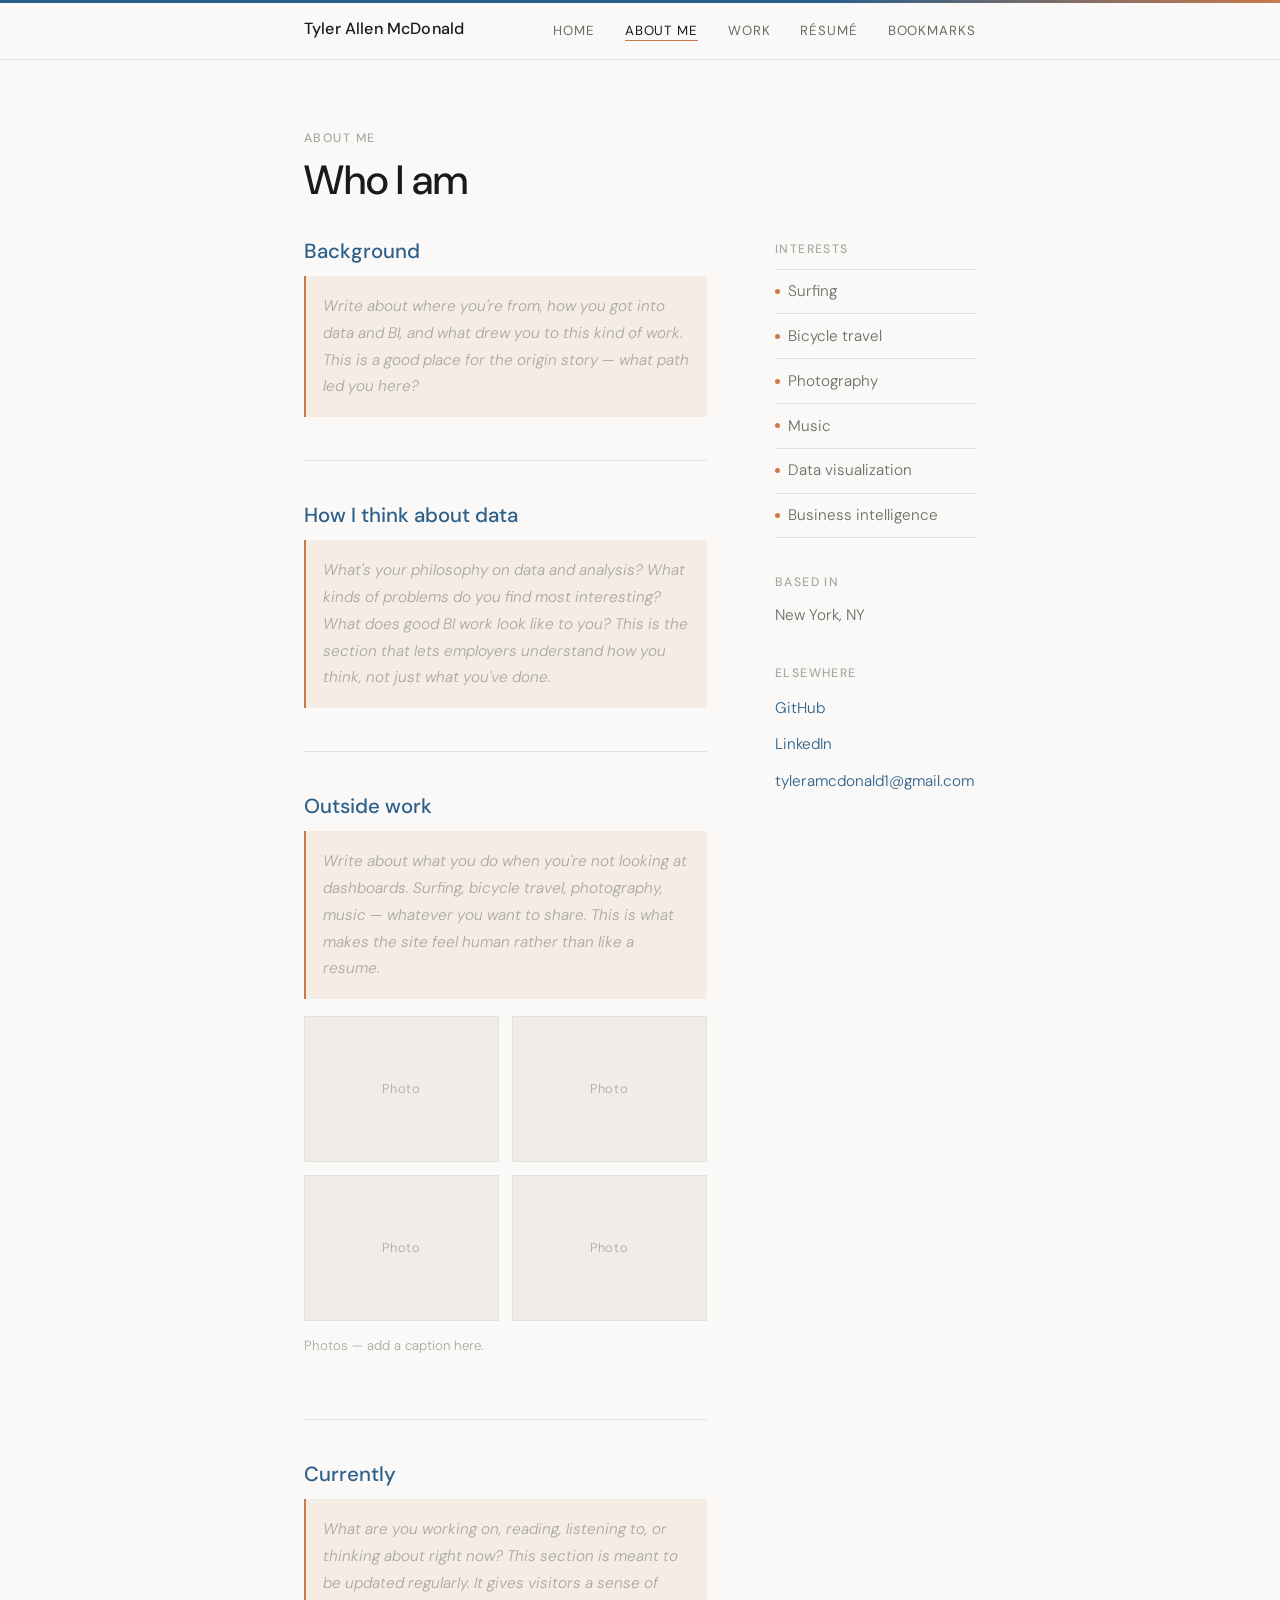
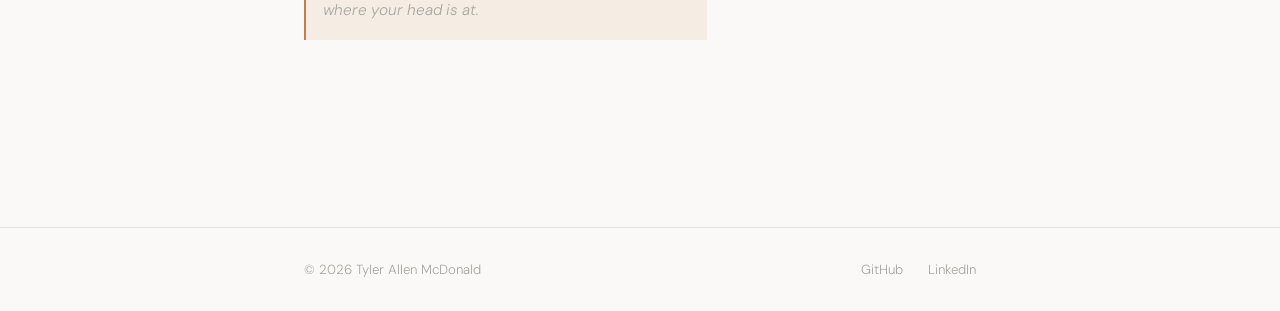
==== pages/about.html @ 3787eea2 "Add files via upload" ====
<!DOCTYPE html>
<html lang="en">
<head>
  <meta charset="UTF-8" />
  <meta name="viewport" content="width=device-width, initial-scale=1.0" />
  <title>About Me — Tyler Allen McDonald</title>
  <meta name="description" content="About Tyler Allen McDonald — BI analyst, photographer, surfer, cyclist." />

  <!-- Path back to stylesheet. The ../ means "go up one folder" since
       this file is inside the pages/ folder. -->
  <link rel="stylesheet" href="../css/style.css" />
</head>
<body>

  <!-- NAVIGATION
       Note: links to other pages use ../ to go up from pages/ to root.
       The "About Me" link has class="active" since that's this page. -->
  <nav>
    <div class="container">
      <a href="../index.html" class="nav-name">Tyler Allen McDonald</a>
      <button class="nav-toggle" aria-label="Toggle navigation" onclick="toggleNav()">
        <span></span><span></span><span></span>
      </button>
      <ul class="nav-links" id="nav-links">
        <li><a href="../index.html">Home</a></li>
        <li><a href="about.html" class="active">About Me</a></li>
        <li><a href="work.html">Work</a></li>
        <li><a href="resume.html">Résumé</a></li>
        <li><a href="bookmarks.html">Bookmarks</a></li>
      </ul>
    </div>
  </nav>


  <main class="page-content">
    <div class="container">

      <!-- Page header -->
      <p class="label">About Me</p>
      <h1>Who I am</h1>

      <!-- Two-column layout: main content left, sidebar right -->
      <div class="about-grid">

        <!-- ============================================================
             LEFT COLUMN — Main bio sections
             Each .about-section is one part of your story.
             Write your own text by replacing the placeholder paragraphs.

             TO ADD A NEW SECTION:
             Copy one entire <div class="about-section"> block and paste
             it below the others. Change the <h2> and write your content.

             TO REMOVE A SECTION:
             Delete the entire <div class="about-section"> block.
             ============================================================ -->
        <div>

          <!-- SECTION 1: Background / Origin story -->
          <div class="about-section">
            <h2>Background</h2>
            <!-- Replace this placeholder with your own text.
                 Write in whatever voice feels natural to you.
                 There's no right length — 2 paragraphs is plenty. -->
            <p class="placeholder-text">
              Write about where you're from, how you got into data and BI,
              and what drew you to this kind of work. This is a good place
              for the origin story — what path led you here?
            </p>
          </div>

          <!-- SECTION 2: How you work / What you care about professionally -->
          <div class="about-section">
            <h2>How I think about data</h2>
            <!-- Replace this with your own take on your work and approach. -->
            <p class="placeholder-text">
              What's your philosophy on data and analysis? What kinds of
              problems do you find most interesting? What does good BI work
              look like to you? This is the section that lets employers
              understand how you think, not just what you've done.
            </p>
          </div>

          <!-- SECTION 3: Outside work / Personal interests -->
          <div class="about-section">
            <h2>Outside work</h2>
            <!-- Talk about surfing, photography, bike travel, music —
                 whatever feels right to share. Keep it genuine. -->
            <p class="placeholder-text">
              Write about what you do when you're not looking at dashboards.
              Surfing, bicycle travel, photography, music — whatever you want
              to share. This is what makes the site feel human rather than
              like a resume.
            </p>

            <!-- Photo grid — 4 photos from your travels or hobbies.
                 TO ADD REAL PHOTOS:
                 1. Put your images in a /photos folder at the project root
                 2. Replace each <div class="photo-frame"> with:
                    <img src="../photos/your-photo.jpg" alt="description" />
                 The grid will size them automatically. -->
            <div class="photo-grid">
              <div class="photo-frame">Photo</div>
              <div class="photo-frame">Photo</div>
              <div class="photo-frame">Photo</div>
              <div class="photo-frame">Photo</div>
            </div>
            <!-- Optional caption below the photo grid -->
            <p style="font-size: 0.78rem; color: var(--ink-faint); margin-top: 0.75rem;">
              <!-- Write a caption, e.g. "Pacific Coast, 2024" -->
              Photos — add a caption here.
            </p>
          </div>

          <!-- SECTION 4: Currently / What you're thinking about now -->
          <div class="about-section">
            <h2>Currently</h2>
            <!-- Update this whenever something changes — it keeps the site feeling alive. -->
            <p class="placeholder-text">
              What are you working on, reading, listening to, or thinking
              about right now? This section is meant to be updated regularly.
              It gives visitors a sense of where your head is at.
            </p>
          </div>

        </div><!-- end left column -->


        <!-- ============================================================
             RIGHT COLUMN — Sidebar
             Quick-reference info: interests, location, links.
             ============================================================ -->
        <div>

          <!-- Interests list -->
          <div class="sidebar-block">
            <p class="label">Interests</p>
            <!-- To add or remove an interest, add or delete a <li> item -->
            <ul class="interests-list">
              <li>Surfing</li>
              <li>Bicycle travel</li>
              <li>Photography</li>
              <li>Music</li>
              <li>Data visualization</li>
              <li>Business intelligence</li>
            </ul>
          </div>

          <!-- Location -->
          <div class="sidebar-block">
            <p class="label">Based in</p>
            <p style="font-size: 0.9rem; color: var(--ink-muted); margin: 0;">New York, NY</p>
          </div>

          <!-- Links to other profiles -->
          <div class="sidebar-block">
            <p class="label">Elsewhere</p>
            <!-- Update these with your real URLs -->
            <p style="margin-bottom: 0.4rem;">
              <a href="https://github.com/tylerallenmcdonald" target="_blank" rel="noopener" style="font-size: 0.9rem;">GitHub</a>
            </p>
            <p style="margin-bottom: 0.4rem;">
              <a href="https://linkedin.com/in/tylerallenmcdonald" target="_blank" rel="noopener" style="font-size: 0.9rem;">LinkedIn</a>
            </p>
            <p style="margin-bottom: 0;">
              <a href="mailto:tyleramcdonald1@gmail.com" style="font-size: 0.9rem;">tyleramcdonald1@gmail.com</a>
            </p>
          </div>

        </div><!-- end right column / sidebar -->

      </div><!-- end about-grid -->

    </div>
  </main>


  <footer>
    <div class="container">
      <p>© <span id="year"></span> Tyler Allen McDonald</p>
      <div class="footer-links">
        <a href="https://github.com/tylerallenmcdonald" target="_blank" rel="noopener">GitHub</a>
        <a href="https://linkedin.com/in/tylerallenmcdonald" target="_blank" rel="noopener">LinkedIn</a>
      </div>
    </div>
  </footer>

  <script>
    document.getElementById('year').textContent = new Date().getFullYear();
    function toggleNav() {
      document.getElementById('nav-links').classList.toggle('open');
    }
  </script>

</body>
</html>
---- css/style.css ----
/* ============================================================
   TYLER ALLEN MCDONALD — style.css
   This file controls how every page looks.

   HOW THIS FILE IS ORGANIZED:
   1. Fonts         — importing typefaces from Google
   2. Variables     — colors, sizes you can change in one place
   3. Reset         — clearing browser default styles
   4. Base          — basic rules for text, links, images
   5. Layout        — page structure and containers
   6. Navigation    — the top nav bar
   7. Footer        — the bottom bar
   8. Typography    — headings and text styles
   9. Buttons       — reusable button styles
   10. Home page    — styles unique to index.html
   11. About page   — styles unique to about.html
   12. Work page    — styles unique to work.html
   13. Resume page  — styles unique to resume.html
   14. Bookmarks    — styles unique to bookmarks.html
   15. Responsive   — adjustments for small screens (phones)
   ============================================================ */


/* ============================================================
   1. FONTS
   We're importing two weights of "DM Sans" from Google Fonts.
   DM Sans is clean, modern, and highly readable.
   ============================================================ */
@import url('https://fonts.googleapis.com/css2?family=DM+Sans:ital,opsz,wght@0,9..40,300;0,9..40,400;0,9..40,500;1,9..40,300&display=swap');


/* ============================================================
   2. VARIABLES
   CSS variables let you define values once and reuse them
   everywhere. To change a color across the whole site, just
   update it here.

   HOW TO READ THESE:
   --variable-name: value;

   HOW TO USE IN CSS:
   color: var(--ink);
   ============================================================ */
:root {
  /* --- Colors --- */
  --ink:          #1a1a18;   /* Main text color (near-black) */
  --ink-muted:    #6b6b66;   /* Secondary text (gray) */
  --ink-faint:    #a8a8a2;   /* Subtle text, labels (light gray) */
  --paper:        #faf9f7;   /* Page background (warm off-white) */
  --paper-mid:    #f0ede8;   /* Slightly darker off-white, for cards/sections */
  --rule:         #e4e2dc;   /* Divider lines */

  /* Blue — used for links, accents, and structural highlights */
  /* To make the blue lighter or darker, adjust these hex values */
  --blue:         #2c5f8a;   /* Main blue */
  --blue-light:   #dce8f2;   /* Very light blue, for backgrounds */
  --blue-dark:    #1a3d5c;   /* Darker blue, for hover states */

  /* Orange — used sparingly to draw attention to key elements */
  /* To change the accent color, update these two values */
  --orange:       #c97a4a;   /* Muted, warm orange */
  --orange-light: #f5ece3;   /* Very light orange, for backgrounds */

  /* --- Typography --- */
  --font: 'DM Sans', system-ui, sans-serif; /* One font used everywhere */

  /* --- Sizes --- */
  --max-width: 740px;  /* Maximum width of page content — increase to widen layout */
  --nav-height: 60px;  /* Height of the navigation bar */
}


/* ============================================================
   3. RESET
   Browsers apply their own default styles. This clears them
   so we start from a clean slate.
   ============================================================ */
*, *::before, *::after {
  box-sizing: border-box; /* Makes sizing more predictable */
  margin: 0;
  padding: 0;
}


/* ============================================================
   4. BASE STYLES
   Rules that apply to the whole page unless overridden.
   ============================================================ */
html {
  font-size: 17px;        /* Base font size — everything else scales from this */
  scroll-behavior: smooth; /* Smooth scrolling when clicking anchor links */
}

body {
  font-family: var(--font);
  font-weight: 300;         /* Light weight for body text */
  color: var(--ink);
  background-color: var(--paper);
  line-height: 1.75;        /* Space between lines — increase for more breathing room */
  -webkit-font-smoothing: antialiased; /* Crisper text on Mac/iOS */
}

/* Links */
a {
  color: var(--blue);
  text-decoration: none;
}
a:hover {
  text-decoration: underline;
  text-underline-offset: 3px;
}

/* Images — prevents them from overflowing their containers */
img {
  max-width: 100%;
  display: block;
  height: auto;
}

/* Horizontal divider lines (used with <hr class="rule">) */
hr.rule {
  border: none;
  border-top: 1px solid var(--rule);
  margin: 2.5rem 0;
}


/* ============================================================
   5. LAYOUT
   Controls the overall structure of every page.
   ============================================================ */

/* .container centers content and limits its maximum width */
.container {
  max-width: var(--max-width);
  margin: 0 auto;     /* Centers the container horizontally */
  padding: 0 2rem;    /* 2rem padding on left and right sides */
}

/* .page-content wraps the main content of each page */
/* padding-top makes room for the fixed navigation bar */
.page-content {
  padding-top: calc(var(--nav-height) + 4rem); /* Space below nav + extra breathing room */
  padding-bottom: 6rem;
  min-height: 100vh; /* Page is at least as tall as the viewport */
}


/* ============================================================
   6. NAVIGATION
   The fixed nav bar at the top of every page.
   position: fixed keeps it visible as you scroll.
   ============================================================ */
nav {
  position: fixed;      /* Stays at top even when scrolling */
  top: 0;
  left: 0;
  right: 0;
  height: var(--nav-height);
  background: var(--paper);
  border-bottom: 1px solid var(--rule);
  z-index: 100;         /* Sits on top of all other content */
  display: flex;
  align-items: center;
}

/* The accent bar — the thin colored line at the very top of the page */
/* To change its colors, update the two hex values in the gradient */
nav::before {
  content: '';
  position: absolute;
  top: 0;
  left: 0;
  right: 0;
  height: 3px;
  background: linear-gradient(90deg, var(--blue) 65%, var(--orange) 100%);
}

/* Inner nav layout: name on left, links on right */
nav .container {
  width: 100%;
  max-width: var(--max-width);
  display: flex;
  align-items: center;
  justify-content: space-between;
}

/* Your name in the top left */
.nav-name {
  font-size: 0.95rem;
  font-weight: 500;
  color: var(--ink);
  letter-spacing: 0.01em;
}
.nav-name:hover {
  color: var(--blue);
  text-decoration: none;
}

/* The list of page links on the right */
.nav-links {
  display: flex;
  gap: 1.75rem;
  list-style: none; /* Removes bullet points from the list */
}

/* Individual nav link */
.nav-links a {
  font-size: 0.78rem;
  font-weight: 400;
  letter-spacing: 0.07em;
  text-transform: uppercase;
  color: var(--ink-muted);
}
.nav-links a:hover {
  color: var(--ink);
  text-decoration: none;
}

/* The active link — underlined to show which page you're on */
/* In each HTML file, the current page's link has class="active" */
.nav-links a.active {
  color: var(--ink);
  border-bottom: 1.5px solid var(--orange); /* Orange underline on active page */
  padding-bottom: 1px;
}

/* Mobile menu toggle button — hidden on desktop, shown on small screens */
.nav-toggle {
  display: none;
  background: none;
  border: none;
  cursor: pointer;
  padding: 4px;
  color: var(--ink);
}
.nav-toggle span {
  display: block;
  width: 20px;
  height: 1.5px;
  background: currentColor;
  margin: 5px 0;
}


/* ============================================================
   7. FOOTER
   The bar at the bottom of every page.
   ============================================================ */
footer {
  border-top: 1px solid var(--rule);
  padding: 1.75rem 0;
}

footer .container {
  display: flex;
  align-items: center;
  justify-content: space-between;
}

footer p {
  font-size: 0.78rem;
  color: var(--ink-faint);
  margin: 0;
}

.footer-links {
  display: flex;
  gap: 1.5rem;
}

.footer-links a {
  font-size: 0.78rem;
  color: var(--ink-faint);
}
.footer-links a:hover {
  color: var(--ink);
  text-decoration: none;
}


/* ============================================================
   8. TYPOGRAPHY HELPERS
   Reusable text styles used across multiple pages.
   ============================================================ */

/* Small uppercase label — used above section titles */
/* Example: <p class="label">Projects</p> */
.label {
  font-size: 0.72rem;
  font-weight: 500;
  letter-spacing: 0.12em;
  text-transform: uppercase;
  color: var(--ink-faint);
  margin-bottom: 0.5rem;
}

/* Standard headings */
h1 {
  font-size: 2.4rem;
  font-weight: 500;
  line-height: 1.15;
  color: var(--ink);
  margin-bottom: 1rem;
}
h2 {
  font-size: 1.5rem;
  font-weight: 500;
  line-height: 1.2;
  color: var(--ink);
  margin-bottom: 0.75rem;
}
h3 {
  font-size: 1.05rem;
  font-weight: 500;
  color: var(--ink);
  margin-bottom: 0.4rem;
}

/* Body paragraph */
p {
  margin-bottom: 1.1rem;
}


/* ============================================================
   9. BUTTONS
   Reusable button styles. Apply class="btn" to any <a> tag
   to make it look like a button.
   ============================================================ */

/* Standard outlined button */
.btn {
  display: inline-block;
  font-size: 0.78rem;
  font-weight: 500;
  letter-spacing: 0.07em;
  text-transform: uppercase;
  padding: 0.6rem 1.3rem;
  border: 1px solid var(--ink);
  color: var(--ink);
  background: transparent;
  cursor: pointer;
  text-decoration: none;
}
.btn:hover {
  background: var(--ink);
  color: var(--paper);
  text-decoration: none;
}

/* Blue filled button */
.btn-blue {
  border-color: var(--blue);
  color: var(--blue);
}
.btn-blue:hover {
  background: var(--blue);
  color: var(--paper);
}


/* ============================================================
   10. HOME PAGE (index.html)
   Styles that only apply to the home page.
   ============================================================ */

/* The main intro section */
.home-intro {
  padding-top: calc(var(--nav-height) + 4rem);
  padding-bottom: 3.5rem;
  border-bottom: 1px solid var(--rule);
}

/* Small line above the main headline */
.home-intro .eyebrow {
  font-size: 0.8rem;
  letter-spacing: 0.08em;
  text-transform: uppercase;
  color: var(--ink-muted);
  margin-bottom: 1rem;
}

/* Main headline on the home page */
/* To change the size, adjust font-size */
.home-intro h1 {
  font-size: 2.8rem;
  margin-bottom: 1rem;
}

/* The blue highlight on the name in the headline */
/* Applied with <span class="highlight"> in the HTML */
.home-intro h1 .highlight {
  color: var(--blue);
}

/* The short welcome paragraph */
.home-intro .welcome-text {
  font-size: 1rem;
  color: var(--ink-muted);
  max-width: 460px;
  line-height: 1.8;
  margin-bottom: 0;
}

/* The two-column section below the intro: contact info + photo */
.home-lower {
  padding: 3rem 0;
  display: grid;
  grid-template-columns: 1fr 1fr; /* Two equal columns */
  gap: 3rem;
  align-items: start;
}

/* Contact info section */
.contact-block .contact-title {
  font-size: 0.72rem;
  font-weight: 500;
  letter-spacing: 0.12em;
  text-transform: uppercase;
  color: var(--ink-faint);
  margin-bottom: 0.5rem;
}

/* Each row in the contact list */
.contact-row {
  display: flex;
  align-items: baseline;
  gap: 0.75rem;
  padding: 0.6rem 0;
  border-top: 1px solid var(--rule);
  font-size: 0.9rem;
}
.contact-row:last-child {
  border-bottom: 1px solid var(--rule);
}

/* The "Email", "LinkedIn", "GitHub" label on each row */
.contact-row .contact-key {
  font-size: 0.72rem;
  font-weight: 500;
  letter-spacing: 0.08em;
  text-transform: uppercase;
  color: var(--ink-faint);
  min-width: 70px;  /* Keeps labels aligned — increase if a label is longer */
  flex-shrink: 0;
}

/* The actual contact value (email address, URL, etc.) */
.contact-row .contact-val {
  color: var(--blue);
  font-size: 0.88rem;
  word-break: break-all; /* Prevents long email/URL from overflowing */
}

/* Photo placeholder — replace with a real <img> tag when you have a photo */
/* See the HTML comment in index.html for instructions */
.photo-block {
  display: flex;
  flex-direction: column;
  gap: 0.5rem;
}

.photo-placeholder {
  background: var(--blue-light);
  border: 1px solid #b8d0e5;
  aspect-ratio: 3 / 4;  /* Portrait format — change to 1/1 for a square */
  display: flex;
  flex-direction: column;
  align-items: center;
  justify-content: center;
  gap: 0.6rem;
  color: var(--blue);
  font-size: 0.78rem;
  letter-spacing: 0.06em;
  text-transform: uppercase;
}

/* Caption below the photo */
.photo-caption {
  font-size: 0.78rem;
  color: var(--ink-faint);
  text-align: center;
}


/* ============================================================
   11. ABOUT PAGE (pages/about.html)
   ============================================================ */

/* Two-column layout: main content on left, sidebar on right */
.about-grid {
  display: grid;
  grid-template-columns: 2fr 1fr; /* Left column is wider */
  gap: 4rem;
  margin-top: 2rem;
}

/* Each section in the about page body */
.about-section {
  margin-bottom: 2.5rem;
  padding-bottom: 2.5rem;
  border-bottom: 1px solid var(--rule);
}
.about-section:last-child {
  border-bottom: none;
}

/* The section title (e.g. "Background", "Outside Work") */
.about-section h2 {
  font-size: 1.2rem;
  color: var(--blue);         /* Blue section headings */
  margin-bottom: 0.75rem;
}

/* Placeholder text style — shown until you write your own content */
.placeholder-text {
  color: var(--ink-faint);
  font-style: italic;
  font-size: 0.9rem;
  padding: 1rem;
  border-left: 2px solid var(--orange); /* Orange left border to highlight placeholders */
  background: var(--orange-light);
  margin-bottom: 0;
}

/* The sidebar items on the right */
.sidebar-block {
  margin-bottom: 2rem;
}

/* List of interests in the sidebar */
.interests-list {
  list-style: none;
  margin-top: 0.25rem;
}
.interests-list li {
  padding: 0.5rem 0;
  border-top: 1px solid var(--rule);
  font-size: 0.9rem;
  color: var(--ink-muted);
  display: flex;
  align-items: center;
  gap: 0.5rem;
}
.interests-list li:last-child {
  border-bottom: 1px solid var(--rule);
}

/* Orange dot before each interest item */
.interests-list li::before {
  content: '';
  display: inline-block;
  width: 5px;
  height: 5px;
  border-radius: 50%;
  background: var(--orange);
  flex-shrink: 0;
}

/* Photo grid — 2x2 grid of photos on the about page */
/* To add photos, replace the photo-frame divs with <img> tags */
.photo-grid {
  display: grid;
  grid-template-columns: 1fr 1fr;
  gap: 0.75rem;
  margin-top: 1rem;
}

/* Individual photo frame placeholder */
.photo-frame {
  background: var(--paper-mid);
  border: 1px solid var(--rule);
  aspect-ratio: 4 / 3; /* Landscape format — change to 1/1 for square */
  display: flex;
  align-items: center;
  justify-content: center;
  color: var(--ink-faint);
  font-size: 0.75rem;
  letter-spacing: 0.05em;
}


/* ============================================================
   12. WORK PAGE (pages/work.html)
   ============================================================ */

/* Each project is a "card" — a row with project info */
.project-card {
  padding: 2rem 0;
  border-top: 1px solid var(--rule);
  display: grid;
  grid-template-columns: 1fr auto; /* Info on left, year on right */
  gap: 1rem;
  align-items: start;
}
.project-card:last-child {
  border-bottom: 1px solid var(--rule);
}

/* The row of tags above the project title (e.g. "SQL · Tableau") */
.project-meta {
  display: flex;
  gap: 0.5rem;
  align-items: center;
  margin-bottom: 0.4rem;
  flex-wrap: wrap;
}

/* Individual tag pill (e.g. "SQL") */
/* To add a new tag, copy a <span class="tag"> in the HTML */
.tag {
  font-size: 0.7rem;
  font-weight: 500;
  letter-spacing: 0.07em;
  text-transform: uppercase;
  color: var(--blue);
  background: var(--blue-light);
  padding: 0.2rem 0.55rem;
}

.project-card h3 {
  font-size: 1.15rem;
  margin-bottom: 0.4rem;
}

.project-card p {
  font-size: 0.9rem;
  color: var(--ink-muted);
  margin-bottom: 0.6rem;
}

/* The "View on GitHub →" link below each project description */
.project-link {
  font-size: 0.78rem;
  font-weight: 500;
  letter-spacing: 0.05em;
  text-transform: uppercase;
  color: var(--orange); /* Orange to draw the eye */
}
.project-link:hover {
  color: var(--blue);
}

/* The year label on the right side of each project card */
.project-year {
  font-size: 0.82rem;
  color: var(--ink-faint);
  font-weight: 300;
  white-space: nowrap;
  padding-top: 0.2rem;
}

/* The blue callout box at the bottom of the work page */
.github-callout {
  margin-top: 3rem;
  padding: 1.75rem 2rem;
  background: var(--blue-light);
  border-left: 3px solid var(--blue); /* Blue left border accent */
}

.github-callout p {
  font-size: 0.92rem;
  color: var(--ink-muted);
  margin-bottom: 1rem;
}


/* ============================================================
   13. RESUME PAGE (pages/resume.html)
   ============================================================ */

/* Section grouping (Experience, Education, Skills) */
.resume-section {
  margin: 2rem 0;
}

/* Each individual job / education entry */
.resume-entry {
  display: grid;
  grid-template-columns: 1fr auto; /* Content left, dates right */
  gap: 0.5rem;
  padding: 1.5rem 0;
  border-top: 1px solid var(--rule);
}
.resume-entry:last-child {
  border-bottom: 1px solid var(--rule);
}

/* Job title */
.resume-entry h3 {
  font-size: 1rem;
  font-weight: 500;
  margin-bottom: 0.15rem;
}

/* Company name and location */
.resume-entry .company {
  font-size: 0.88rem;
  color: var(--blue);  /* Company name in blue */
  margin-bottom: 0.5rem;
}

/* Date range (right side of each entry) */
.resume-entry .dates {
  font-size: 0.8rem;
  color: var(--ink-faint);
  white-space: nowrap;
  font-weight: 300;
}

/* Bullet points under each job */
.resume-entry ul {
  font-size: 0.88rem;
  color: var(--ink-muted);
  padding-left: 1.1rem;
  margin-top: 0.4rem;
}
.resume-entry li {
  margin-bottom: 0.3rem;
}

/* Skills grid — two columns of skill groups */
.skills-grid {
  display: grid;
  grid-template-columns: 1fr 1fr;
  gap: 1.5rem 2.5rem;
  margin-top: 1.25rem;
}

/* Skill group heading (e.g. "Analysis", "Visualization") */
.skill-group-label {
  font-size: 0.72rem;
  font-weight: 500;
  letter-spacing: 0.1em;
  text-transform: uppercase;
  color: var(--ink-faint);
  margin-bottom: 0.6rem;
}

/* Wrapper for skill tags */
.skill-tags {
  display: flex;
  flex-wrap: wrap;
  gap: 0.4rem;
}

/* Individual skill tag (e.g. "SQL") */
/* To add a new skill, copy a <span class="skill-tag"> in the HTML */
.skill-tag {
  font-size: 0.82rem;
  color: var(--ink-muted);
  border: 1px solid var(--rule);
  padding: 0.25rem 0.65rem;
  background: var(--paper-mid);
}

/* The download PDF button row */
.resume-header {
  display: flex;
  align-items: flex-start;
  justify-content: space-between;
  flex-wrap: wrap;
  gap: 1rem;
  margin-bottom: 0.5rem;
}


/* ============================================================
   14. BOOKMARKS PAGE (pages/bookmarks.html)
   ============================================================ */

/* Filter buttons at the top (All, Article, Music, etc.) */
.bookmark-filters {
  display: flex;
  gap: 0.5rem;
  flex-wrap: wrap;
  margin: 1.5rem 0 2rem;
}

/* Each filter button */
/* The active filter gets class="filter-btn active" */
.filter-btn {
  font-size: 0.75rem;
  font-weight: 500;
  letter-spacing: 0.07em;
  text-transform: uppercase;
  padding: 0.4rem 0.9rem;
  border: 1px solid var(--rule);
  background: transparent;
  color: var(--ink-muted);
  cursor: pointer;
}
.filter-btn:hover,
.filter-btn.active {
  background: var(--ink);
  color: var(--paper);
  border-color: var(--ink);
}

/* Each bookmark entry */
.bookmark-item {
  padding: 1.5rem 0;
  border-top: 1px solid var(--rule);
  display: grid;
  grid-template-columns: auto 1fr; /* Type tag on left, content right */
  gap: 0 1.25rem;
}
.bookmark-item:last-child {
  border-bottom: 1px solid var(--rule);
}

/* The category tag on the left (e.g. "Article", "Music") */
/* To change a category color, update its background color here */
.bookmark-type {
  font-size: 0.68rem;
  font-weight: 500;
  letter-spacing: 0.07em;
  text-transform: uppercase;
  padding: 0.2rem 0.5rem;
  height: fit-content;
  margin-top: 0.25rem;
  white-space: nowrap;
}

/* Category color coding — edit these to change tag colors */
.bookmark-type.article  { background: var(--blue-light);   color: var(--blue); }
.bookmark-type.music    { background: var(--orange-light);  color: var(--orange); }
.bookmark-type.video    { background: #f0ede8;              color: #7a5c3a; }
.bookmark-type.art      { background: #edf2e8;              color: #4a6e36; }
.bookmark-type.other    { background: var(--paper-mid);     color: var(--ink-muted); }

/* Bookmark title (the clickable link) */
.bookmark-title {
  font-size: 1rem;
  font-weight: 400;
  color: var(--ink);
  margin-bottom: 0.25rem;
  line-height: 1.4;
}
.bookmark-title:hover {
  color: var(--blue);
  text-decoration: underline;
  text-underline-offset: 3px;
}

/* The source / creator name (e.g. "The Atlantic", "Spotify") */
.bookmark-source {
  font-size: 0.82rem;
  color: var(--ink-faint);
  margin-bottom: 0.3rem;
}

/* Optional short note about why you're sharing it */
.bookmark-note {
  font-size: 0.88rem;
  color: var(--ink-muted);
  font-style: italic;
  margin: 0;
}

/* Date added */
.bookmark-date {
  font-size: 0.75rem;
  color: var(--ink-faint);
  margin-top: 0.4rem;
}


/* ============================================================
   15. RESPONSIVE — SMALL SCREENS
   These rules only apply when the screen is 640px wide or
   narrower (i.e., most phones). They override the rules above.
   ============================================================ */
@media (max-width: 640px) {

  /* Reduce base font size slightly on small screens */
  html { font-size: 16px; }

  /* Stack nav links vertically when the toggle is open */
  .nav-links {
    display: none; /* Hidden by default on mobile */
  }
  .nav-links.open {
    display: flex;
    flex-direction: column;
    position: absolute;
    top: var(--nav-height);
    left: 0;
    right: 0;
    background: var(--paper);
    border-bottom: 1px solid var(--rule);
    padding: 1.25rem 2rem 1.75rem;
    gap: 1rem;
  }

  /* Show the hamburger toggle button */
  .nav-toggle { display: block; }

  /* Reduce side padding on small screens */
  .container { padding: 0 1.25rem; }

  /* Smaller headings on phones */
  h1 { font-size: 1.9rem; }
  .home-intro h1 { font-size: 2.1rem; }

  /* Stack home page columns vertically */
  .home-lower {
    grid-template-columns: 1fr;
    gap: 2.5rem;
  }

  /* Stack about page columns vertically */
  .about-grid {
    grid-template-columns: 1fr;
    gap: 2rem;
  }

  /* Stack skills grid vertically */
  .skills-grid { grid-template-columns: 1fr; }

  /* Stack photo grid vertically */
  .photo-grid { grid-template-columns: 1fr; }

  /* Stack project cards vertically */
  .project-card { grid-template-columns: 1fr; }

  /* Stack resume entries vertically */
  .resume-entry { grid-template-columns: 1fr; }
  .resume-entry .dates { margin-top: -0.5rem; }

  /* Stack bookmark items */
  .bookmark-item {
    grid-template-columns: 1fr;
    gap: 0.5rem;
  }

  /* Less top padding on page content */
  .page-content {
    padding-top: calc(var(--nav-height) + 2.5rem);
  }
}
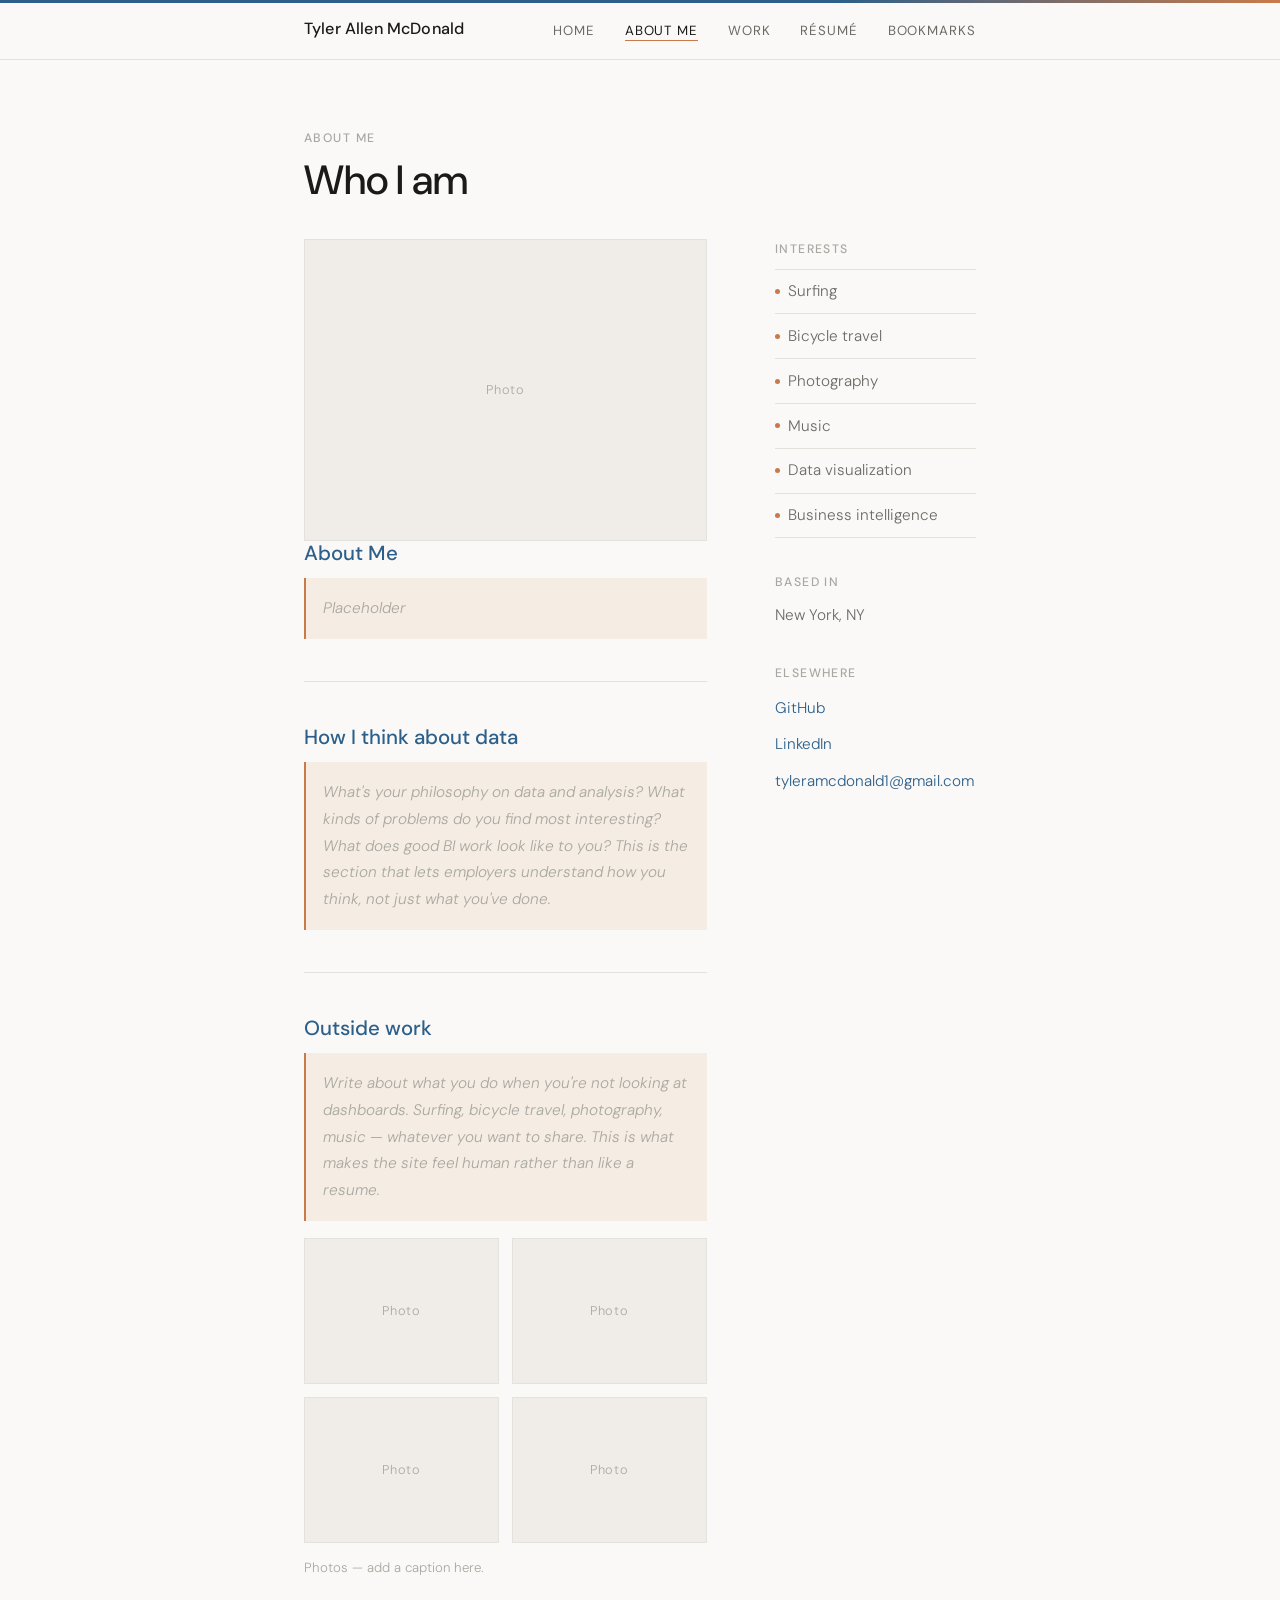
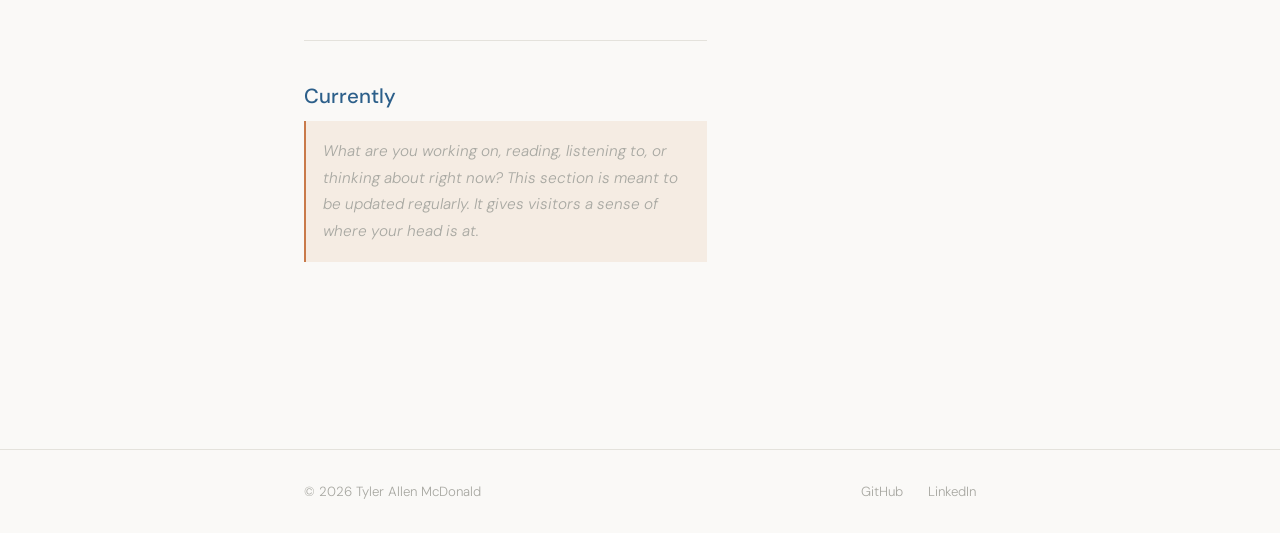
==== commit d903a686: "Revise meta description and update section Updated the description meta tag and modified section hea" ====
--- a/pages/about.html
+++ b/pages/about.html
@@ -4,7 +4,7 @@
   <meta charset="UTF-8" />
   <meta name="viewport" content="width=device-width, initial-scale=1.0" />
   <title>About Me — Tyler Allen McDonald</title>
-  <meta name="description" content="About Tyler Allen McDonald — BI analyst, photographer, surfer, cyclist." />
+  <meta name="description" content="About Tyler Allen McDonald" />
 
   <!-- Path back to stylesheet. The ../ means "go up one folder" since
        this file is inside the pages/ folder. -->
@@ -55,17 +55,15 @@
              Delete the entire <div class="about-section"> block.
              ============================================================ -->
         <div>
-
+          <div class="photo-frame">Photo</div>
           <!-- SECTION 1: Background / Origin story -->
           <div class="about-section">
-            <h2>Background</h2>
+            <h2>About Me</h2>
             <!-- Replace this placeholder with your own text.
                  Write in whatever voice feels natural to you.
                  There's no right length — 2 paragraphs is plenty. -->
             <p class="placeholder-text">
-              Write about where you're from, how you got into data and BI,
-              and what drew you to this kind of work. This is a good place
-              for the origin story — what path led you here?
+              Placeholder 
             </p>
           </div>
 
